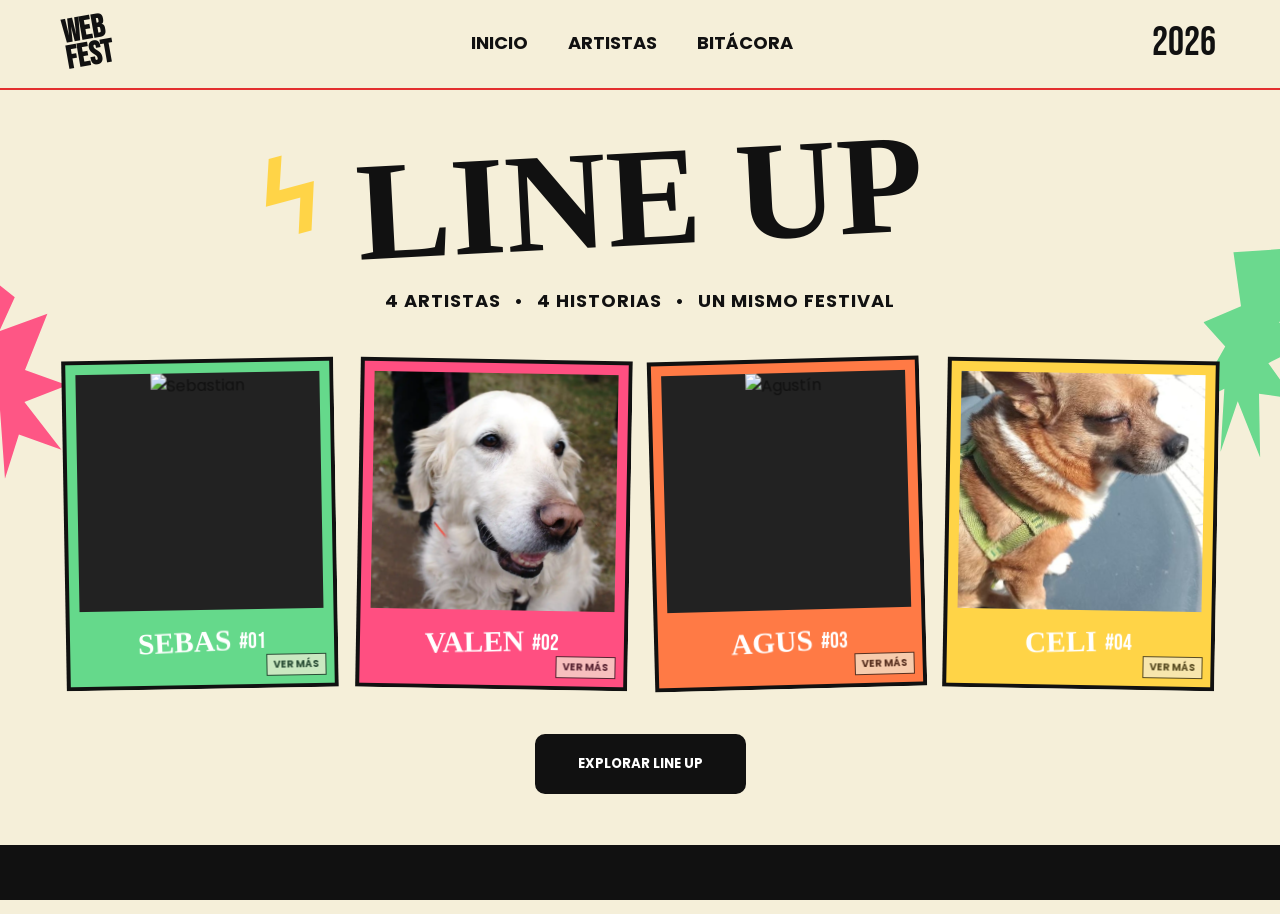
==== index.html @ 9c61164b "logo con navegación al inicio" ====
<!DOCTYPE html>
<html lang="es">
<head>
    <meta charset="UTF-8">
    <meta name="viewport" content="width=device-width, initial-scale=1.0">

    <title>WebFest 2026</title>

    <link rel="preconnect" href="https://fonts.googleapis.com">
    <link rel="preconnect" href="https://fonts.gstatic.com" crossorigin>

    <link href="https://fonts.googleapis.com/css2?family=Bebas+Neue&family=Permanent+Marker&family=Poppins:wght@400;500;600;700;800&display=swap" rel="stylesheet">

    <link rel="stylesheet" href="css/base.css">
</head>

<body>

    <!-- NAVBAR -->
    <header class="navbar">

        <a class="logo" href="index.html">
            <div class="logo">
                WEB<br>FEST
            </div>
        </a>

        <nav id="site-navigation">
            <a href="#" class="active">INICIO</a>
            <a href="#artistas">ARTISTAS</a>
            <a href="bitacora.html">BITÁCORA</a>
        </nav>

        <div class="year">
            2026
        </div>

        <button class="menu-toggle" type="button" aria-label="Abrir menú" aria-expanded="false" aria-controls="site-navigation">
            <span></span>
            <span></span>
            <span></span>
        </button>

    </header>


    <!-- HERO -->
    <main class="hero">

        <div class="decor decor-pink"></div>
        <div class="decor decor-green"></div>
        <div class="lightning">ϟ</div>

        <section class="hero-content">

            <h1>LINE UP</h1>

            <p class="subtitle">
                4 ARTISTAS <span>•</span> 4 HISTORIAS <span>•</span> UN MISMO FESTIVAL
            </p>

            <!-- ARTISTAS -->
            <section class="artists" id="artistas">

                <article class="artist-card green" role="button" tabindex="0" aria-pressed="false" aria-label="Ver información de Sebas">
                    <div class="artist-card-inner">
                        <div class="artist-card-face artist-card-front">
                            <div class="artist-image">
                                <img src="img/sebas.jpg" alt="Sebastian">
                            </div>
                            <div class="artist-info">
                                <h2>SEBAS</h2>
                                <span>#01</span>
                            </div>
                            <span class="flip-hint front-hint">VER MÁS</span>
                        </div>
                        <div class="artist-card-face artist-card-back" aria-hidden="true">
                            <h2>SEBAS</h2>
                            <dl class="artist-details">
                                <div><dt>Sobre el artista</dt><dd>Escribí un breve comentario sobre Sebas.</dd></div>
                                
                                <div><dt>Skills</dt><dd>Agregá sus habilidades.</dd></div>
                            </dl>
                            <span class="flip-hint">Tocá para volver</span>
                        </div>
                    </div>
                </article>

                <article class="artist-card pink" role="button" tabindex="0" aria-pressed="false" aria-label="Ver información de Valen">
                    <div class="artist-card-inner">
                        <div class="artist-card-face artist-card-front">
                            <div class="artist-image">
                                <img src="img/valentina-mascota.webp" alt="Luna, la mascota de Valentina">
                            </div>
                            <div class="artist-info">
                                <h2>VALEN</h2>
                                <span>#02</span>
                            </div>
                            <span class="flip-hint front-hint">VER MÁS</span>
                        </div>
                        <div class="artist-card-face artist-card-back" aria-hidden="true">
                            <h2>VALEN</h2>
                            <dl class="artist-details">
                                <div><dt>Sobre la artista</dt><dd>Desde Ezeiza, 23 años. Maquetadora obsesiva de los detalles y fan del rock nacional.</dd></div>

                                <div><dt>Skills</dt><dd>HTML semántico, CSS (Flexbox y Grid), JavaScript y diseño UX/UI en Figma.</dd></div>
                            </dl>
                            <a href="valentina.html" class="profile-link" tabindex="-1">VER PERFIL →</a>
                            <span class="flip-hint">Tocá para volver</span>
                        </div>
                    </div>
                </article>

                <article class="artist-card orange" role="button" tabindex="0" aria-pressed="false" aria-label="Ver información de Agus">
                    <div class="artist-card-inner">
                        <div class="artist-card-face artist-card-front">
                            <div class="artist-image">
                                <img src="img/agus.jpg" alt="Agustín">
                            </div>
                            <div class="artist-info">
                                <h2>AGUS</h2>
                                <span>#03</span>
                            </div>
                            <span class="flip-hint front-hint">VER MÁS</span>
                        </div>
                        <div class="artist-card-face artist-card-back" aria-hidden="true">
                            <h2>AGUS</h2>
                            <dl class="artist-details">
                                <div><dt>Sobre el artista</dt><dd>Escribí un breve comentario sobre Agus.</dd></div>
                                
                                <div><dt>Skills</dt><dd>Agregá sus habilidades.</dd></div>
                            </dl>
                            <span class="flip-hint">Tocá para volver</span>
                        </div>
                    </div>
                </article>

                <article class="artist-card yellow" role="button" tabindex="0" aria-pressed="false" aria-label="Ver información de Celi">
                    <div class="artist-card-inner">
                        <div class="artist-card-face artist-card-front">
                            <div class="artist-image">
                                <img src="img/celina-mascota.jpeg" alt="Celina">
                            </div>
                            <div class="artist-info">
                                <h2>CELI</h2>
                                <span>#04</span>
                            </div>
                            <span class="flip-hint front-hint">VER MÁS</span>
                        </div>
                        <div class="artist-card-face artist-card-back" aria-hidden="true">
                            <h2>CELI</h2>
                            <dl class="artist-details">
                                <div><dt>Sobre la artista</dt><dd>Escribí un breve comentario sobre Celi.</dd></div>
                                
                                <div><dt>Skills</dt><dd>Agregá sus habilidades.</dd></div>
                            </dl>
                            <a href="celina.html" class="profile-link" tabindex="-1">VER PERFIL →</a>
                            <span class="flip-hint">Tocá para volver</span>
                        </div>
                    </div>
                </article>

            </section>


            <button class="explore">
                EXPLORAR LINE UP
            </button>

        </section>

    </main>


    <!-- DECORACIÓN INFERIOR -->
    <footer class="crowd">
        
    </footer>

    <script src="js/main.js" defer></script>
</body>
</html>
---- css/base.css ----
/* Base */

* {
    margin: 0;
    padding: 0;
    box-sizing: border-box;
}

html {
    scroll-behavior: smooth;
}

body {
    background: #f5efd9;
    color: #111111;
    font-family: "Poppins", sans-serif;
    overflow-x: hidden;
}


/* NAVBAR */

.navbar {
    width: 100%;
    min-height: 85px;

    display: flex;
    align-items: center;
    justify-content: space-between;

    padding: 15px 5%;

    position: relative;
    z-index: 10;
}

.logo {
    font-family: "Bebas Neue", sans-serif;
    font-size: 32px;
    line-height: 0.8;

    transform: rotate(-5deg);
    font-weight: bold;
}

.navbar nav {
    display: flex;
    gap: 40px;
}

.navbar nav a {
  font-size: 18px;
  font-weight: 700;
  text-transform: uppercase;
  text-decoration: none;
  color: #111111;
  padding: 0.4rem 0;
  transition: color 0.3s ease-in-out, opacity 0.3s ease-in-out;
  text-decoration: none;
}

nav a:hover {
  color: #ff7a18;
  text-decoration: underline;
}

nav:has(a:hover) a:not(:hover) {
  opacity: 0.3;
}

.navbar nav a.active::after {
    content: "";

    position: absolute;
    bottom: -5px;
    left: 0;

    width: 100%;
    height: 2px;

    background: #e32f2f;
}

.year {
    font-family: "Bebas Neue", sans-serif;
    font-size: 40px;
}


/* HERO */

.hero {
    min-height: calc(100vh - 85px);

    position: relative;

    display: flex;
    justify-content: center;
    align-items: center;

    padding: 50px 5% 120px;

    overflow: hidden;
}

.hero-content {
    width: 100%;
    max-width: 1200px;

    text-align: center;

    position: relative;
    z-index: 2;
}


/* TÍTULO */

.hero h1 {
    font-family: "Permanent Marker", cursive;

    font-size: clamp(80px, 11vw, 150px);

    line-height: 0.9;

    transform: rotate(-3deg);

    margin-bottom: 25px;
}

.subtitle {
    font-weight: 700;
    font-size: clamp(13px, 1.5vw, 18px);

    letter-spacing: 1px;

    margin-bottom: 45px;
}

.subtitle span {
    margin: 0 8px;
}


/* =========================
   ARTISTAS
========================= */

.artists {
    display: grid;

    grid-template-columns: repeat(4, 1fr);

    gap: 22px;

    width: 100%;
}

/* CARD */

.artist-card {
    position: relative;
    height: 330px;
    min-height: 330px;
    padding: 0;
    perspective: 1000px;
    transform: rotate(-1deg);
    transition: transform 0.25s ease;
    cursor: pointer;
    user-select: none;
}

.artist-card:nth-child(2) {
    transform: rotate(1deg);
}

.artist-card:nth-child(3) {
    transform: rotate(-1.5deg);
}

.artist-card:nth-child(4) {
    transform: rotate(1deg);
}

.artist-card:hover {
    transform: translateY(-10px) rotate(0deg);
}

.artist-card:focus-visible {
    outline: 4px solid #111;
    outline-offset: 4px;
}

.artist-card-inner {
    position: relative;
    width: 100%;
    height: 100%;
    transform-style: preserve-3d;
    transition: transform 0.65s cubic-bezier(0.2, 0.7, 0.2, 1);
}

.artist-card.is-flipped .artist-card-inner {
    transform: rotateY(180deg);
}

.artist-card-face {
    position: absolute;
    inset: 0;
    display: flex;
    flex-direction: column;
    padding: 10px;
    overflow: hidden;
    border: 4px solid #111;
    backface-visibility: hidden;
    -webkit-backface-visibility: hidden;
}

.artist-card-back {
    justify-content: center;
    gap: 8px;
    transform: rotateY(180deg);
    color: #111;
    text-align: left;
}

.artist-card-back h2 {
    font-family: "Permanent Marker", cursive;
    font-size: 25px;
    text-align: center;
}

.artist-details {
    display: grid;
    gap: 7px;
    font-size: 11px;
    line-height: 1.3;
}

.artist-details dt {
    font-weight: 800;
}

.artist-details dd {
    margin: 0;
}

.flip-hint {
    align-self: center;
    font-size: 10px;
    font-weight: 700;
    opacity: 0.7;
}

.profile-link {
    align-self: center;
    padding: 5px 12px;
    border: 2px solid #111;
    background: #111;
    color: #fff;
    font-size: 11px;
    font-weight: 800;
    letter-spacing: 1px;
    text-decoration: none;
    transition: background 0.2s ease, color 0.2s ease;
}

.profile-link:hover,
.profile-link:focus-visible {
    background: #f5efd9;
    color: #111;
}

.front-hint {
    position: absolute;
    right: 8px;
    bottom: 8px;
    padding: 2px 6px;
    border: 1px solid #111;
    background: #f5efd9;
    color: #111;
}


/* COLORES */

.artist-card.green {
    --artist-card-color: #65D98B;
}

.artist-card.pink {
    --artist-card-color: #FF4F81;
}

.artist-card.orange {
    --artist-card-color: #FF7A45;
}

.artist-card.yellow {
    --artist-card-color: #FFD447;
}

.artist-card-face {
    background: var(--artist-card-color);
}


/* IMÁGENES */

.artist-image {
    width: 100%;
    flex: 1;
    min-height: 0;
    overflow: hidden;
    background: #222;
}

.artist-image img {
    width: 100%;
    height: 100%;

    object-fit: cover;

    transition: transform 0.3s ease;
}

.artist-card:hover img {
    transform: scale(1.05);
}


/* NOMBRE ARTISTA */

.artist-info {
    flex: 0 0 65px;
    display: flex;
    align-items: center;
    justify-content: center;

    gap: 8px;

    color: #fff;
}

.artist-info h2 {
    font-family: "Permanent Marker", cursive;

    font-size: clamp(22px, 2.3vw, 32px);

    transform: rotate(-2deg);
}

.artist-info span {
    font-family: "Bebas Neue", sans-serif;

    font-size: 22px;
}


/* BOTÓN */

.explore {
    margin-top: 45px;

    padding: 17px 40px;

    border: 3px solid #111;
    border-radius: 10px;

    background: #111;
    color: white;

    font-family: "Poppins", sans-serif;
    font-weight: 700;

    cursor: pointer;

    transition: all 0.2s ease;
}

.explore:hover {
    background: transparent;
    color: #111;

    transform: translateY(-3px);
}


/* =========================
   DECORACIONES
========================= */

.decor {
    position: absolute;

    z-index: 1;

    opacity: 0.95;
}


/* Mancha rosa */

.decor-pink {
    width: 100px;
    height: 210px;

    left: -25px;
    top: 180px;

    background: #FF4F81;

    clip-path: polygon(
        20% 0,
        50% 15%,
        30% 30%,
        80% 25%,
        50% 50%,
        90% 60%,
        45% 65%,
        75% 90%,
        35% 80%,
        15% 100%,
        20% 65%,
        0 50%,
        20% 35%,
        0 20%
    );

    transform: rotate(-8deg);
}


/* Mancha verde */

.decor-green {
    width: 100px;
    height: 210px;

    right: -20px;
    top: 160px;

    background: #65D98B;

    clip-path: polygon(
        70% 0,
        100% 20%,
        75% 35%,
        100% 45%,
        70% 55%,
        100% 70%,
        65% 70%,
        75% 100%,
        45% 75%,
        35% 100%,
        30% 70%,
        0 80%,
        25% 50%,
        0 40%,
        35% 30%,
        20% 5%
    );

    transform: rotate(8deg);
}


/* Rayo */

.lightning {
    position: absolute;

    top: 40px;
    left: 20%;

    color: #FFD447;

    font-size: 100px;
    font-weight: bold;

    transform: rotate(-15deg);
}


/* PÚBLICO INFERIOR */

.crowd {
        position: fixed;
    bottom: 0;
    left: 0;
    width: 100%;
    height: 55px;
    background: #111;
    display: flex;
    justify-content: space-around;
    align-items: flex-end;
    z-index: 5;
}

.person {
    width: 30px;
    height: 30px;

    background: #111;

    border-radius: 50% 50% 0 0;

    position: relative;
}

.person::before {
    content: "";

    position: absolute;

    width: 14px;
    height: 14px;

    background: #111111;

    border-radius: 50%;

    top: -12px;
    left: 8px;
}


/* =========================
   TABLET
========================= */

@media (max-width: 900px) {

    .navbar {
        padding: 15px 4%;
    }

    .navbar nav {
        gap: 20px;
    }

    .artists {
        grid-template-columns: repeat(2, 1fr);

        max-width: 700px;
        margin: auto;
    }

    .artist-card {
        height: 300px;
        min-height: 300px;
    }

    .hero {
        padding-top: 40px;
    }

    .lightning {
        left: 5%;
        font-size: 70px;
    }
}


/* =========================
   MOBILE
========================= */

@media (max-width: 600px) {

    .navbar {
        min-height: auto;

        padding: 18px 20px;

        flex-wrap: wrap;
    }

    .logo {
        font-size: 25px;
    }

    .year {
        font-size: 30px;
    }

    .navbar nav {
        order: 3;

        width: 100%;

        justify-content: center;

        margin-top: 18px;

        gap: 18px;
    }

    .navbar nav a {
        font-size: 11px;
    }


    .hero {
        padding: 45px 20px 100px;

        align-items: flex-start;
    }


    .hero h1 {
        font-size: clamp(65px, 20vw, 100px);

        margin-bottom: 20px;
    }


    .subtitle {
        font-size: 11px;

        line-height: 1.8;

        max-width: 300px;

        margin: 0 auto 35px;
    }

    .subtitle span {
        margin: 0 3px;
    }


    .artists {
        grid-template-columns: 1fr 1fr;

        gap: 12px;
    }


    .artist-card {
        height: 230px;
        min-height: 230px;
    }

    .artist-card-face {
        padding: 6px;
        border-width: 3px;
    }

    .artist-info {
        flex-basis: 45px;
    }


    .artist-info h2 {
        font-size: 20px;
    }


    .artist-info span {
        font-size: 16px;
    }

    .artist-card-back {
        gap: 5px;
    }

    .artist-card-back h2 {
        font-size: 20px;
    }

    .artist-details {
        gap: 4px;
        font-size: 9px;
    }

    .flip-hint {
        font-size: 9px;
    }


    .explore {
        margin-top: 30px;

        width: 100%;

        padding: 15px 20px;

        font-size: 13px;
    }


    .decor-pink {
        width: 60px;
        height: 140px;

        top: 180px;
        left: -25px;
    }


    .decor-green {
        width: 60px;
        height: 140px;

        top: 180px;
        right: -20px;
    }


    .lightning {
        top: 100px;
        left: 3%;

        font-size: 50px;
    }


    .crowd {
        height: 35px;
    }

    .person {
        width: 20px;
        height: 22px;
    }

    .person::before {
        width: 10px;
        height: 10px;

        top: -8px;
        left: 5px;
    }
}

a.logo,
a.logo:visited {
  color: inherit;
  text-decoration: none;
}


/* =========================
   MOBILE MUY PEQUEÑO
========================= */

@media (max-width: 380px) {

    .artists {
        grid-template-columns: 1fr;
    }

    .artist-card {
        height: 265px;
        max-width: 280px;
        width: 100%;
        margin: auto;
    }

    .artist-card-face {
        padding: 10px;
    }

    .artist-card-back {
        gap: 7px;
    }

    .artist-details {
        gap: 6px;
        font-size: 11px;
    }

    .navbar nav {
        gap: 12px;
    }
}

/* RESPONSIVE NAVIGATION AND REVEAL ANIMATIONS */

.menu-toggle {
    display: none;
}

.reveal-on-scroll {
    opacity: 0;
    translate: 0 24px;
    transition: opacity 0.65s ease, translate 0.65s ease;
    transition-delay: var(--reveal-delay, 0ms);
}

.reveal-on-scroll.is-visible {
    opacity: 1;
    translate: 0 0;
}

@media (max-width: 700px) {
    .navbar {
        position: relative;
        min-height: 74px;
        padding: 15px 20px;
        flex-wrap: nowrap;
        background: #f5efd9;
    }

    .logo {
        order: 1;
    }

    .year {
        order: 2;
        margin-left: auto;
        margin-right: 16px;
    }

    .menu-toggle {
        order: 3;
        display: flex;
        width: 44px;
        height: 44px;
        padding: 10px 8px;
        flex-direction: column;
        justify-content: center;
        gap: 5px;
        border: 2px solid #111;
        border-radius: 5px;
        background: transparent;
        cursor: pointer;
    }

    .menu-toggle span {
        display: block;
        width: 100%;
        height: 2px;
        background: #111;
        transition: transform 0.25s ease, opacity 0.2s ease;
    }

    .menu-toggle[aria-expanded="true"] span:first-child {
        transform: translateY(7px) rotate(45deg);
    }

    .menu-toggle[aria-expanded="true"] span:nth-child(2) {
        opacity: 0;
    }

    .menu-toggle[aria-expanded="true"] span:last-child {
        transform: translateY(-7px) rotate(-45deg);
    }

    .navbar nav {
        order: 4;
        width: 100%;
        margin-top: 0;
        align-items: stretch;
        gap: 0;
    }

    .navbar nav a {
        padding: 13px 4px;
        font-size: 15px;
    }

    .navbar nav a.active::after {
        display: none;
    }

    .navbar nav a + a {
        border-top: 1px solid rgb(17 17 17 / 15%);
    }

    .js-ready .navbar nav {
        position: absolute;
        top: 100%;
        left: 0;
        z-index: 20;
        display: flex;
        flex-direction: column;
        max-height: 0;
        padding: 0 20px;
        overflow: hidden;
        background: #f5efd9;
        opacity: 0;
        visibility: hidden;
        pointer-events: none;
        box-shadow: 0 8px 12px rgb(0 0 0 / 12%);
        transition: max-height 0.3s ease, padding 0.3s ease, opacity 0.2s ease, visibility 0.3s;
    }

    .js-ready .navbar.menu-open nav {
        max-height: 220px;
        padding: 8px 20px 16px;
        opacity: 1;
        visibility: visible;
        pointer-events: auto;
    }

    .tour-comment {
        grid-column: 1 / -1;
        font-size: 14px;
    }
}

@media (prefers-reduced-motion: reduce) {
    *,
    *::before,
    *::after {
        scroll-behavior: auto !important;
        animation-duration: 0.01ms !important;
        animation-iteration-count: 1 !important;
        transition-duration: 0.01ms !important;
    }

    .reveal-on-scroll {
        opacity: 1;
        translate: none;
    }
}
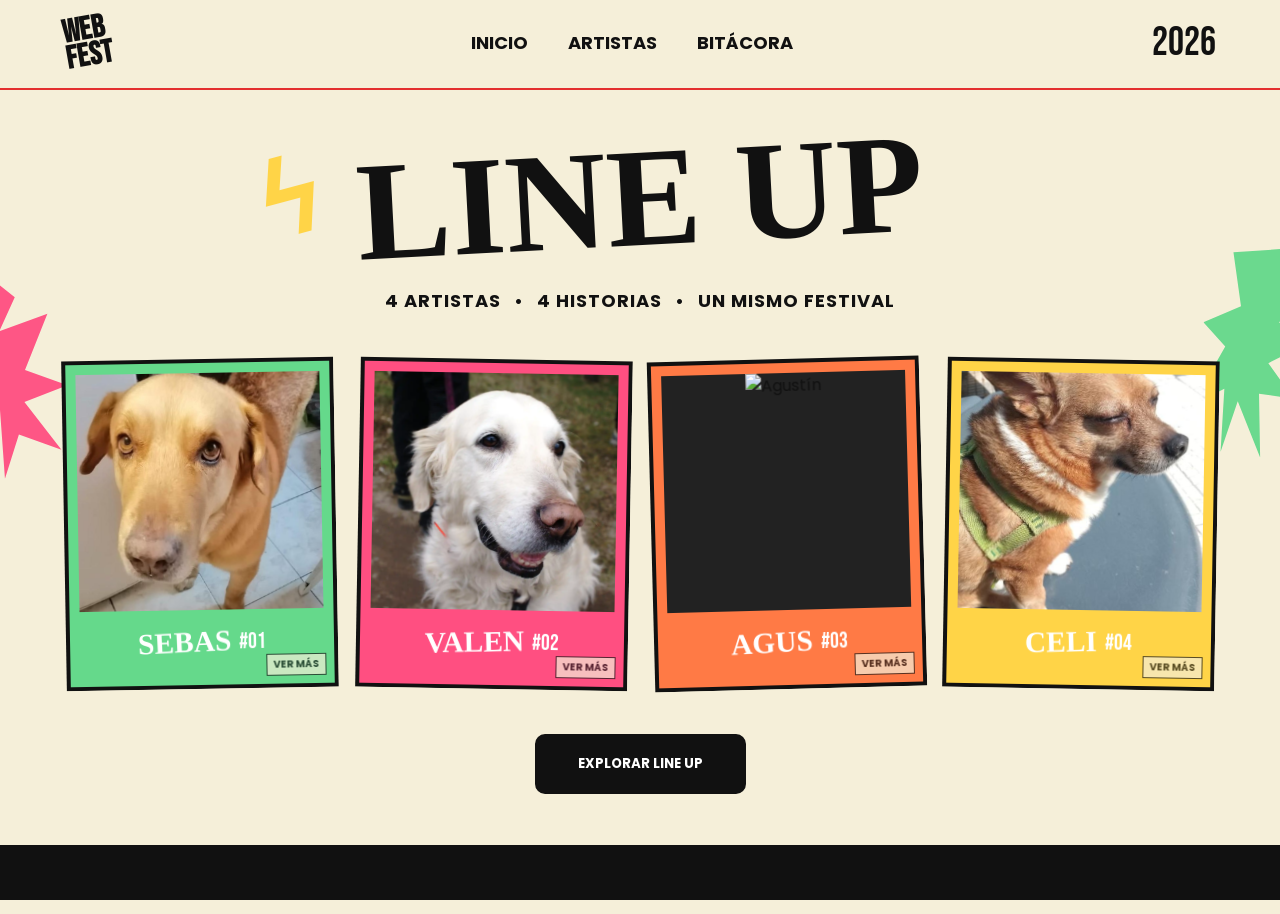
==== commit a18e8cf9: "[feat]-Se agrega el perfil Sebastian.html" ====
--- a/index.html
+++ b/index.html
@@ -66,7 +66,7 @@
                     <div class="artist-card-inner">
                         <div class="artist-card-face artist-card-front">
                             <div class="artist-image">
-                                <img src="img/sebas.jpg" alt="Sebastian">
+                                <img src="img/sebas-mascota.jpeg" alt="Mascota Sebas">
                             </div>
                             <div class="artist-info">
                                 <h2>SEBAS</h2>
@@ -77,10 +77,10 @@
                         <div class="artist-card-face artist-card-back" aria-hidden="true">
                             <h2>SEBAS</h2>
                             <dl class="artist-details">
-                                <div><dt>Sobre el artista</dt><dd>Escribí un breve comentario sobre Sebas.</dd></div>
-                                
-                                <div><dt>Skills</dt><dd>Agregá sus habilidades.</dd></div>
+                                <div><dt>Sobre el artista</dt><dd>Ecuatoriano viviendo en Argentina, desarrollador y fan de los videojuegos, cumpliendo la cuota extranjera del grupo </dd></div>
+                                <div><dt>Skills</dt><dd>Pack base front(HTML, CSS, JS), React, SQL </dd></div>
                             </dl>
+                            <a href="sebastian.html" class="profile-link" tabindex="-1">VER PERFIL →</a>
                             <span class="flip-hint">Tocá para volver</span>
                         </div>
                     </div>
@@ -150,9 +150,10 @@
                         <div class="artist-card-face artist-card-back" aria-hidden="true">
                             <h2>CELI</h2>
                             <dl class="artist-details">
-                                <div><dt>Sobre la artista</dt><dd>Escribí un breve comentario sobre Celi.</dd></div>
+                                <div><dt>Sobre la artista</dt><dd>De Caballito, 30 años. Senior 
+                                    Manager of "En Mi Máquina Funciona" & Asociados.</dd></div>
                                 
-                                <div><dt>Skills</dt><dd>Agregá sus habilidades.</dd></div>
+                                <div><dt>Skills</dt><dd>PHP, Laravel, SQL, AWS.</dd></div>
                             </dl>
                             <a href="celina.html" class="profile-link" tabindex="-1">VER PERFIL →</a>
                             <span class="flip-hint">Tocá para volver</span>
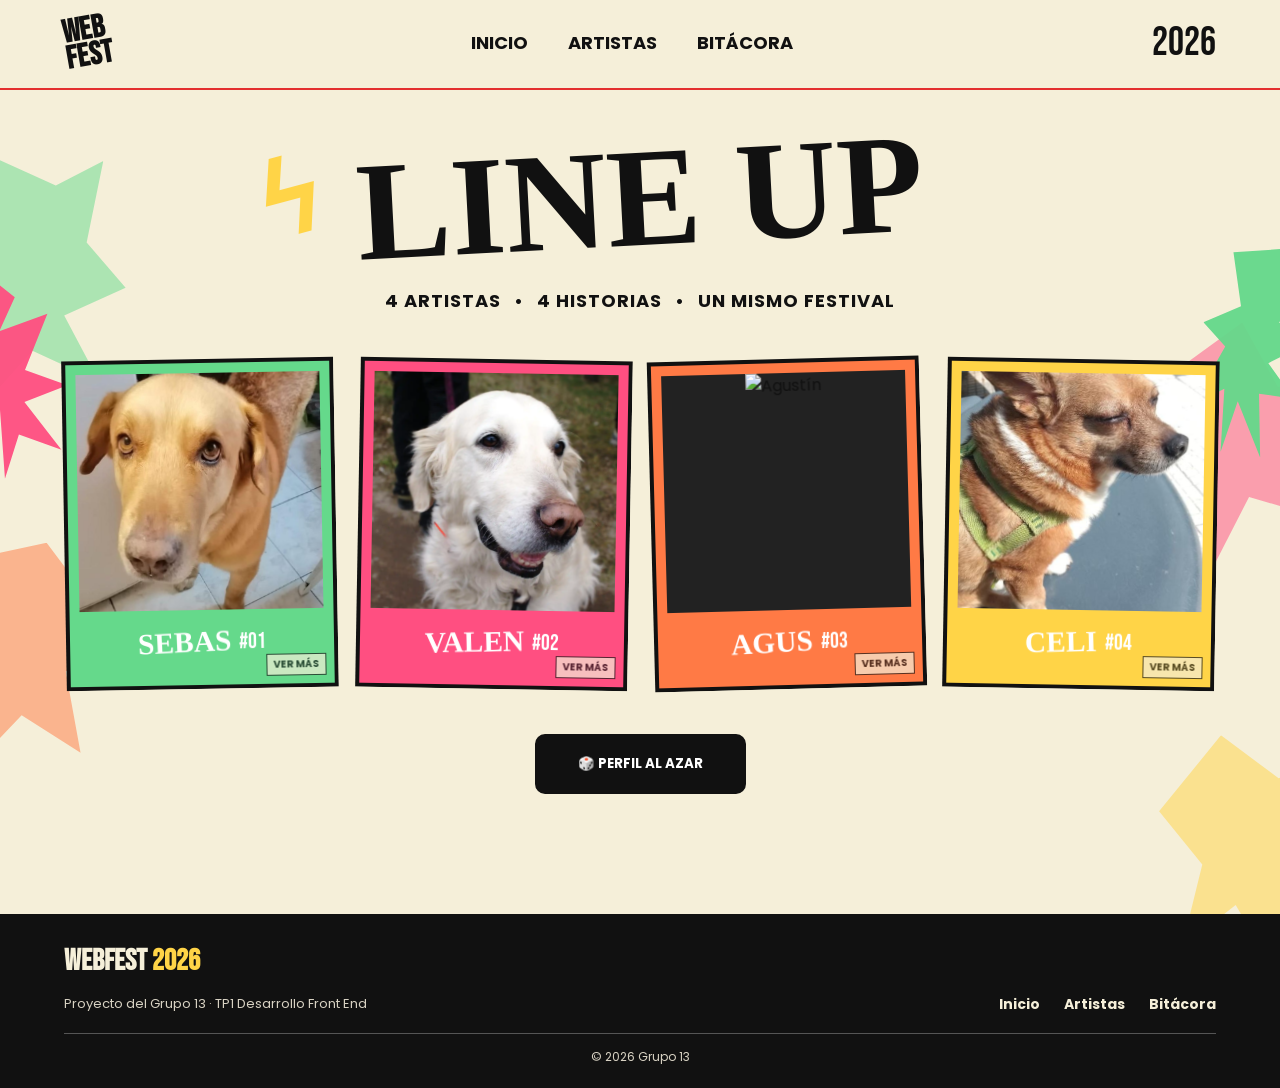
==== commit 5161fa82: "Más transiciones entre perfiles, index y bitácora. Y agregar función perfil al azar en el index. Cam" ====
--- a/index.html
+++ b/index.html
@@ -47,6 +47,14 @@
     <!-- HERO -->
     <main class="hero">
 
+        <!-- Manchas decorativas -->
+        <div class="festival-splashes" aria-hidden="true">
+            <span class="festival-splash festival-splash--green"></span>
+            <span class="festival-splash festival-splash--pink"></span>
+            <span class="festival-splash festival-splash--orange"></span>
+            <span class="festival-splash festival-splash--yellow"></span>
+        </div>
+
         <div class="decor decor-pink"></div>
         <div class="decor decor-green"></div>
         <div class="lightning">ϟ</div>
@@ -164,8 +172,8 @@
             </section>
 
 
-            <button class="explore">
-                EXPLORAR LINE UP
+            <button class="explore" id="random-profile" type="button">
+                🎲 PERFIL AL AZAR
             </button>
 
         </section>
@@ -173,9 +181,19 @@
     </main>
 
 
-    <!-- DECORACIÓN INFERIOR -->
-    <footer class="crowd">
-        
+    <footer class="site-footer">
+        <div class="site-footer-inner">
+            <a class="site-footer-brand" href="index.html" aria-label="WebFest 2026, volver al inicio">
+                WEBFEST <span>2026</span>
+            </a>
+            <p class="site-footer-credit">Proyecto del Grupo 13 · TP1 Desarrollo Front End</p>
+            <nav class="site-footer-nav" aria-label="Navegación del pie de página">
+                <a href="index.html">Inicio</a>
+                <a href="index.html#artistas">Artistas</a>
+                <a href="bitacora.html">Bitácora</a>
+            </nav>
+            <small class="site-footer-copyright">© 2026 Grupo 13</small>
+        </div>
     </footer>
 
     <script src="js/main.js" defer></script>
--- a/css/base.css
+++ b/css/base.css
@@ -15,6 +15,259 @@
     color: #111111;
     font-family: "Poppins", sans-serif;
     overflow-x: hidden;
+}
+
+/* MANCHAS CON LOS COLORES DEL LINE UP */
+
+.festival-splashes {
+    position: absolute;
+    inset: 0;
+    z-index: 0;
+    overflow: hidden;
+    pointer-events: none;
+}
+
+.festival-splash {
+    position: absolute;
+    display: block;
+    width: clamp(88px, 14vw, 190px);
+    aspect-ratio: 1 / 1.35;
+    opacity: 0.5;
+}
+
+.festival-splash--green {
+    top: 8%;
+    left: -4%;
+    background: #65d98b;
+    clip-path: polygon(42% 0, 71% 17%, 100% 12%, 80% 43%, 95% 65%, 58% 70%, 68% 100%, 36% 81%, 8% 95%, 20% 59%, 0 37%, 31% 31%);
+    transform: rotate(-14deg);
+}
+
+.festival-splash--pink {
+    top: 29%;
+    right: -4%;
+    background: #ff4f81;
+    clip-path: polygon(36% 0, 63% 23%, 100% 9%, 78% 44%, 96% 72%, 60% 70%, 49% 100%, 30% 75%, 0 86%, 18% 53%, 2% 28%);
+    transform: rotate(12deg);
+}
+
+.festival-splash--orange {
+    top: 55%;
+    left: -5%;
+    background: #ff7a45;
+    clip-path: polygon(50% 0, 76% 18%, 100% 37%, 73% 51%, 89% 83%, 53% 72%, 28% 100%, 26% 66%, 0 48%, 32% 38%, 20% 9%);
+    transform: rotate(10deg);
+}
+
+.festival-splash--yellow {
+    top: 78%;
+    right: -5%;
+    background: #ffd447;
+    clip-path: polygon(44% 0, 71% 22%, 100% 17%, 77% 48%, 98% 69%, 64% 72%, 48% 100%, 34% 70%, 0 83%, 20% 51%, 2% 26%);
+    transform: rotate(-11deg);
+}
+
+main:not(.hero):not(.profile) {
+    position: relative;
+    isolation: isolate;
+}
+
+/* PIE DE PÁGINA */
+
+.site-footer {
+    padding: 32px 5% 22px;
+    background: #111;
+    color: #f5efd9;
+}
+
+.site-footer-inner {
+    display: grid;
+    grid-template-columns: 1fr auto;
+    align-items: center;
+    gap: 18px 32px;
+    max-width: 1200px;
+    margin: 0 auto;
+}
+
+.site-footer-brand {
+    width: fit-content;
+    color: inherit;
+    font-family: "Bebas Neue", sans-serif;
+    font-size: 30px;
+    font-weight: 700;
+    line-height: 1;
+    text-decoration: none;
+}
+
+.site-footer-brand span {
+    color: #ffd447;
+}
+
+.site-footer-credit {
+    grid-column: 1;
+    color: #d8d2c3;
+    font-size: 13px;
+}
+
+.site-footer-nav {
+    display: flex;
+    flex-wrap: wrap;
+    justify-content: flex-end;
+    gap: 12px 24px;
+}
+
+.site-footer-nav a {
+    color: inherit;
+    font-size: 14px;
+    font-weight: 700;
+    text-decoration: none;
+}
+
+.site-footer-nav a:hover {
+    color: #ffd447;
+}
+
+.site-footer-nav a:focus-visible,
+.site-footer-brand:focus-visible {
+    outline: 3px solid #ffd447;
+    outline-offset: 4px;
+}
+
+.site-footer-copyright {
+    grid-column: 1 / -1;
+    padding-top: 14px;
+    border-top: 1px solid #555;
+    color: #d8d2c3;
+    font-size: 12px;
+    text-align: center;
+}
+
+/* TRANSICIONES ENTRE PÁGINAS */
+
+.page-transition {
+    position: fixed;
+    inset: 0;
+    z-index: 10000;
+    display: grid;
+    place-items: center;
+    background: var(--page-transition-color);
+    color: #111;
+    font-family: "Bebas Neue", sans-serif;
+    font-size: clamp(48px, 10vw, 120px);
+    letter-spacing: 0.08em;
+    pointer-events: none;
+    animation-duration: 650ms;
+    animation-timing-function: cubic-bezier(0.75, 0, 0.25, 1);
+    animation-fill-mode: both;
+}
+
+.page-transition--home {
+    color: #f5efd9;
+    animation-name: page-cover-home;
+}
+
+.page-transition--tour {
+    animation-name: page-cover-tour;
+}
+
+.page-transition--agus {
+    animation-name: page-cover-agus;
+}
+
+.page-transition--sebas {
+    animation-name: page-cover-sebas;
+}
+
+.page-transition--valen {
+    animation-name: page-cover-valen;
+}
+
+.page-transition--celi {
+    animation-name: page-cover-celi;
+}
+
+@keyframes page-cover-home {
+    from { transform: translateY(100%); }
+    to { transform: translateY(0); }
+}
+
+@keyframes page-cover-tour {
+    from { clip-path: inset(0 0 100%); }
+    to { clip-path: inset(0); }
+}
+
+@keyframes page-cover-agus {
+    from { transform: scaleX(0); transform-origin: right; }
+    to { transform: scaleX(1); transform-origin: right; }
+}
+
+@keyframes page-cover-sebas {
+    from { clip-path: circle(0 at 0 100%); }
+    to { clip-path: circle(160vmax at 0 100%); }
+}
+
+@keyframes page-cover-valen {
+    from { clip-path: inset(0 100% 0 0); }
+    to { clip-path: inset(0); }
+}
+
+@keyframes page-cover-celi {
+    from { transform: scale(0.1) rotate(-12deg); border-radius: 50%; }
+    to { transform: scale(1) rotate(0); border-radius: 0; }
+}
+
+.page-enter--home .hero-content {
+    animation: page-enter-home 650ms both;
+}
+
+.page-enter--tour main {
+    animation: page-enter-tour 650ms both;
+}
+
+.page-enter--agus main {
+    animation: page-enter-agus 650ms both;
+}
+
+.page-enter--sebas .profile-poster {
+    animation: page-enter-sebas 650ms both;
+}
+
+.page-enter--valen .profile-poster {
+    animation: page-enter-valen 650ms both;
+}
+
+.page-enter--celi .profile {
+    animation: page-enter-celi 750ms both;
+}
+
+@keyframes page-enter-home {
+    from { opacity: 0; transform: translateY(20px) scale(0.97); }
+    to { opacity: 1; transform: translateY(0) scale(1); }
+}
+
+@keyframes page-enter-tour {
+    from { opacity: 0; transform: translateY(24px); }
+    to { opacity: 1; transform: translateY(0); }
+}
+
+@keyframes page-enter-agus {
+    from { opacity: 0; transform: scale(0.88) rotate(2deg); }
+    to { opacity: 1; transform: scale(1) rotate(0); }
+}
+
+@keyframes page-enter-sebas {
+    from { opacity: 0; transform: translateX(-56px) rotate(-7deg); }
+    to { opacity: 1; transform: translateX(0) rotate(-1.5deg); }
+}
+
+@keyframes page-enter-valen {
+    from { opacity: 0; transform: translateX(56px) rotate(5deg); }
+    to { opacity: 1; transform: translateX(0) rotate(-1.5deg); }
+}
+
+@keyframes page-enter-celi {
+    from { opacity: 0; clip-path: circle(0 at 50% 50%); }
+    to { opacity: 1; clip-path: circle(150vmax at 50% 50%); }
 }
 
 
@@ -93,6 +346,7 @@
     min-height: calc(100vh - 85px);
 
     position: relative;
+    isolation: isolate;
 
     display: flex;
     justify-content: center;
@@ -481,49 +735,6 @@
 }
 
 
-/* PÚBLICO INFERIOR */
-
-.crowd {
-        position: fixed;
-    bottom: 0;
-    left: 0;
-    width: 100%;
-    height: 55px;
-    background: #111;
-    display: flex;
-    justify-content: space-around;
-    align-items: flex-end;
-    z-index: 5;
-}
-
-.person {
-    width: 30px;
-    height: 30px;
-
-    background: #111;
-
-    border-radius: 50% 50% 0 0;
-
-    position: relative;
-}
-
-.person::before {
-    content: "";
-
-    position: absolute;
-
-    width: 14px;
-    height: 14px;
-
-    background: #111111;
-
-    border-radius: 50%;
-
-    top: -12px;
-    left: 8px;
-}
-
-
 /* =========================
    TABLET
 ========================= */
@@ -606,6 +817,11 @@
         align-items: flex-start;
     }
 
+    .festival-splash {
+        width: 100px;
+        opacity: 0.42;
+    }
+
 
     .hero h1 {
         font-size: clamp(65px, 20vw, 100px);
@@ -715,21 +931,29 @@
     }
 
 
-    .crowd {
-        height: 35px;
-    }
-
-    .person {
-        width: 20px;
-        height: 22px;
-    }
-
-    .person::before {
-        width: 10px;
-        height: 10px;
-
-        top: -8px;
-        left: 5px;
+    .site-footer {
+        padding: 28px 20px 20px;
+    }
+
+    .site-footer-inner {
+        grid-template-columns: 1fr;
+        justify-items: center;
+        gap: 14px;
+        text-align: center;
+    }
+
+    .site-footer-credit {
+        grid-column: auto;
+    }
+
+    .site-footer-nav {
+        justify-content: center;
+        gap: 12px 20px;
+    }
+
+    .site-footer-copyright {
+        grid-column: auto;
+        width: 100%;
     }
 }
 
@@ -914,4 +1138,14 @@
         opacity: 1;
         translate: none;
     }
+
+    .page-transition,
+    .page-enter--home .hero-content,
+    .page-enter--tour main,
+    .page-enter--agus main,
+    .page-enter--sebas .profile-poster,
+    .page-enter--valen .profile-poster,
+    .page-enter--celi .profile {
+        animation: none;
+    }
 }
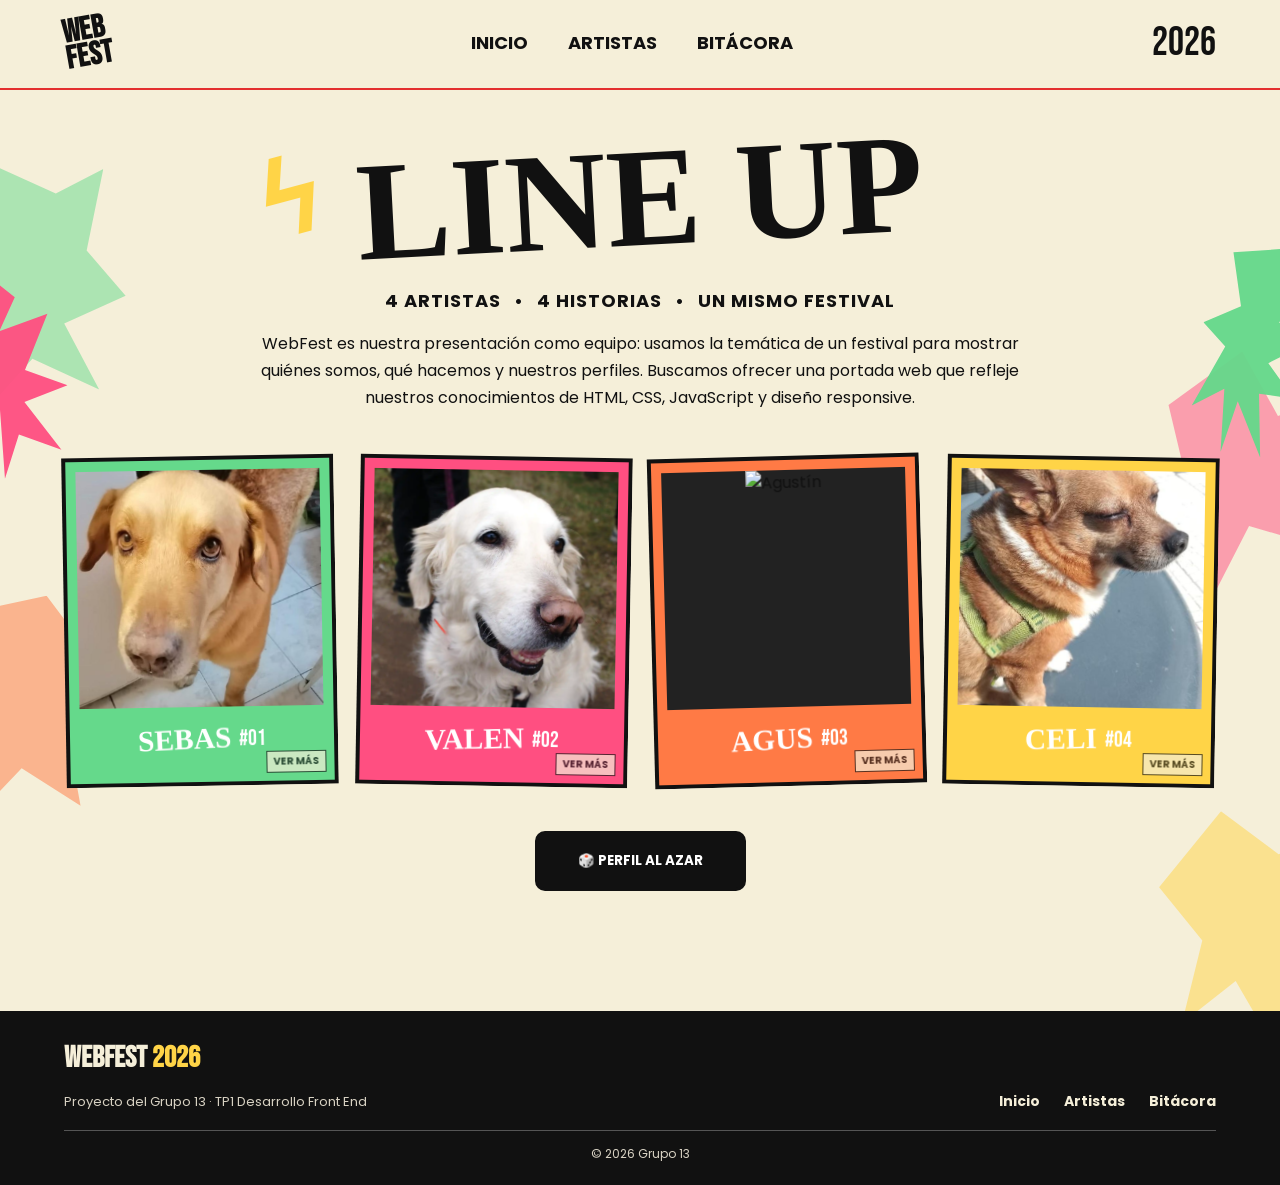
==== commit c6811999: "agrego propuesta del equipo en el inicio. Fix del readme" ====
--- a/index.html
+++ b/index.html
@@ -65,6 +65,11 @@
 
             <p class="subtitle">
                 4 ARTISTAS <span>•</span> 4 HISTORIAS <span>•</span> UN MISMO FESTIVAL
+            </p>
+            <p class="hero-description">
+                WebFest es nuestra presentación como equipo: usamos la temática de un festival para
+                mostrar quiénes somos, qué hacemos y nuestros perfiles. Buscamos ofrecer una portada
+                web que refleje nuestros conocimientos de HTML, CSS, JavaScript y diseño responsive.
             </p>
 
             <!-- ARTISTAS -->
--- a/css/base.css
+++ b/css/base.css
@@ -388,11 +388,18 @@
 
     letter-spacing: 1px;
 
-    margin-bottom: 45px;
+    margin-bottom: 16px;
 }
 
 .subtitle span {
     margin: 0 8px;
+}
+
+.hero-description {
+    width: min(100%, 760px);
+    margin: 0 auto 45px;
+    font-size: clamp(14px, 1.25vw, 17px);
+    line-height: 1.7;
 }
 
 
@@ -837,7 +844,14 @@
 
         max-width: 300px;
 
-        margin: 0 auto 35px;
+        margin: 0 auto 14px;
+    }
+
+    .hero-description {
+        max-width: 520px;
+        margin-bottom: 35px;
+        font-size: 14px;
+        line-height: 1.65;
     }
 
     .subtitle span {
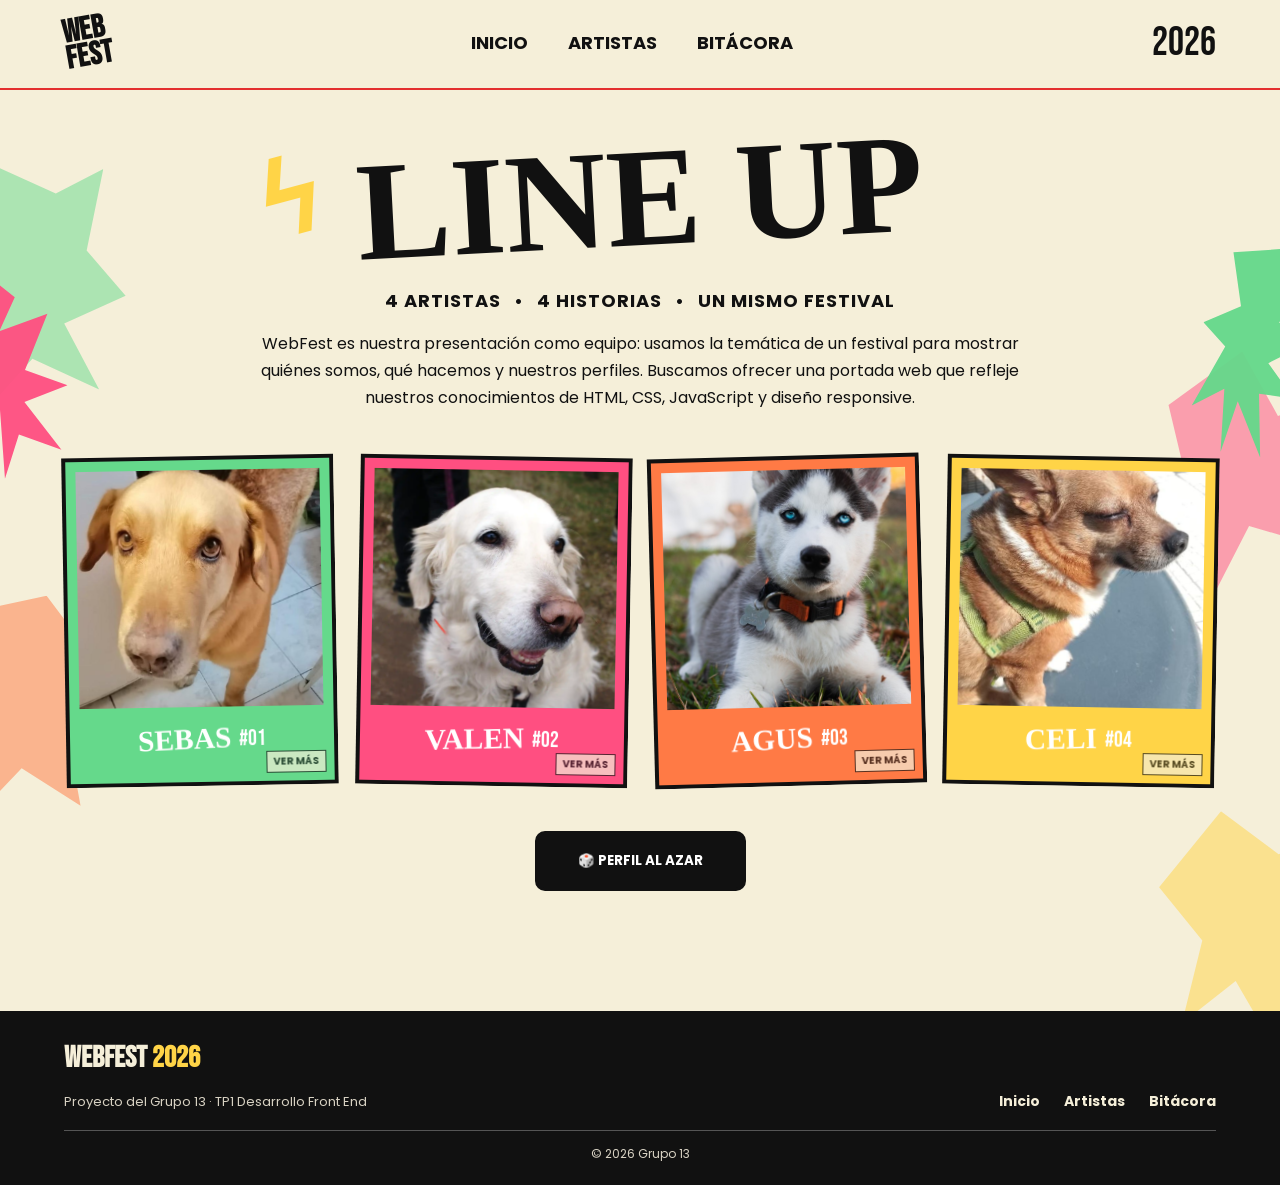
==== commit a0f34035: "feat: agrega perfil de Agustín con reproductor de discos.Modificación de tarjeta en index. Actualiza" ====
--- a/index.html
+++ b/index.html
@@ -11,6 +11,7 @@
 
     <link href="https://fonts.googleapis.com/css2?family=Bebas+Neue&family=Permanent+Marker&family=Poppins:wght@400;500;600;700;800&display=swap" rel="stylesheet">
 
+    <link rel="icon" href="img/icon.png">
     <link rel="stylesheet" href="css/base.css">
 </head>
 
@@ -27,7 +28,15 @@
 
         <nav id="site-navigation">
             <a href="#" class="active">INICIO</a>
-            <a href="#artistas">ARTISTAS</a>
+            <div class="nav-dropdown">
+                <a href="#artistas">ARTISTAS</a>
+                <div class="nav-submenu">
+                    <a href="sebastian.html">SEBAS</a>
+                    <a href="valentina.html">VALEN</a>
+                    <a href="agustin.html">AGUS</a>
+                    <a href="celina.html">CELI</a>
+                </div>
+            </div>
             <a href="bitacora.html">BITÁCORA</a>
         </nav>
 
@@ -128,7 +137,7 @@
                     <div class="artist-card-inner">
                         <div class="artist-card-face artist-card-front">
                             <div class="artist-image">
-                                <img src="img/agus.jpg" alt="Agustín">
+                                <img src="img/agus-mascota.jpeg" alt="La mascota que todavía no tengo, pero ya elegí">
                             </div>
                             <div class="artist-info">
                                 <h2>AGUS</h2>
@@ -139,10 +148,11 @@
                         <div class="artist-card-face artist-card-back" aria-hidden="true">
                             <h2>AGUS</h2>
                             <dl class="artist-details">
-                                <div><dt>Sobre el artista</dt><dd>Escribí un breve comentario sobre Agus.</dd></div>
+                                <div><dt>Sobre el artista</dt><dd>Desde Congreso, 35 años. Del mundo de los datos, virginiano compulsivo. Fan del grunge</dd></div>
                                 
-                                <div><dt>Skills</dt><dd>Agregá sus habilidades.</dd></div>
-                            </dl>
+                                <div><dt>Skills</dt><dd>Python, SQL, Power Bi, Java.</dd></div>
+                            </dl>
+                            <a href="agustin.html" class="profile-link" tabindex="-1">VER PERFIL →</a>
                             <span class="flip-hint">Tocá para volver</span>
                         </div>
                     </div>
--- a/css/base.css
+++ b/css/base.css
@@ -11,10 +11,17 @@
 }
 
 body {
+    min-height: 100vh;
+    display: flex;
+    flex-direction: column;
     background: #f5efd9;
     color: #111111;
     font-family: "Poppins", sans-serif;
     overflow-x: hidden;
+}
+
+body > main {
+    flex: 1 0 auto;
 }
 
 /* MANCHAS CON LOS COLORES DEL LINE UP */
@@ -265,6 +272,17 @@
     to { opacity: 1; transform: translateX(0) rotate(-1.5deg); }
 }
 
+@media (max-width: 700px) {
+    .page-enter--valen .profile-poster {
+        animation-name: page-enter-valen-mobile;
+    }
+}
+
+@keyframes page-enter-valen-mobile {
+    from { opacity: 0; transform: translateY(24px) rotate(-1.5deg); }
+    to { opacity: 1; transform: translateY(0) rotate(-1.5deg); }
+}
+
 @keyframes page-enter-celi {
     from { opacity: 0; clip-path: circle(0 at 50% 50%); }
     to { opacity: 1; clip-path: circle(150vmax at 50% 50%); }
@@ -299,6 +317,43 @@
 .navbar nav {
     display: flex;
     gap: 40px;
+}
+
+.nav-dropdown {
+    position: relative;
+    display: flex;
+    align-items: center;
+}
+
+.nav-dropdown > a {
+    display: flex;
+    align-items: center;
+}
+
+.nav-submenu {
+    position: absolute;
+    top: 100%;
+    left: -16px;
+    z-index: 30;
+    display: flex;
+    min-width: 170px;
+    flex-direction: column;
+    padding: 8px 16px;
+    background: #f5efd9;
+    box-shadow: 0 8px 12px rgb(0 0 0 / 16%);
+    opacity: 0;
+    visibility: hidden;
+    pointer-events: none;
+    transform: translateY(6px);
+    transition: opacity 0.2s ease, transform 0.2s ease, visibility 0.2s;
+}
+
+.nav-dropdown:hover .nav-submenu,
+.nav-dropdown:focus-within .nav-submenu {
+    opacity: 1;
+    visibility: visible;
+    pointer-events: auto;
+    transform: translateY(0);
 }
 
 .navbar nav a {
@@ -317,7 +372,7 @@
   text-decoration: underline;
 }
 
-nav:has(a:hover) a:not(:hover) {
+.navbar nav:has(> a:hover) > a:not(:hover) {
   opacity: 0.3;
 }
 
@@ -1106,6 +1161,14 @@
         border-top: 1px solid rgb(17 17 17 / 15%);
     }
 
+    .nav-dropdown {
+        border-top: 1px solid rgb(17 17 17 / 15%);
+    }
+
+    .nav-submenu {
+        display: none;
+    }
+
     .js-ready .navbar nav {
         position: absolute;
         top: 100%;
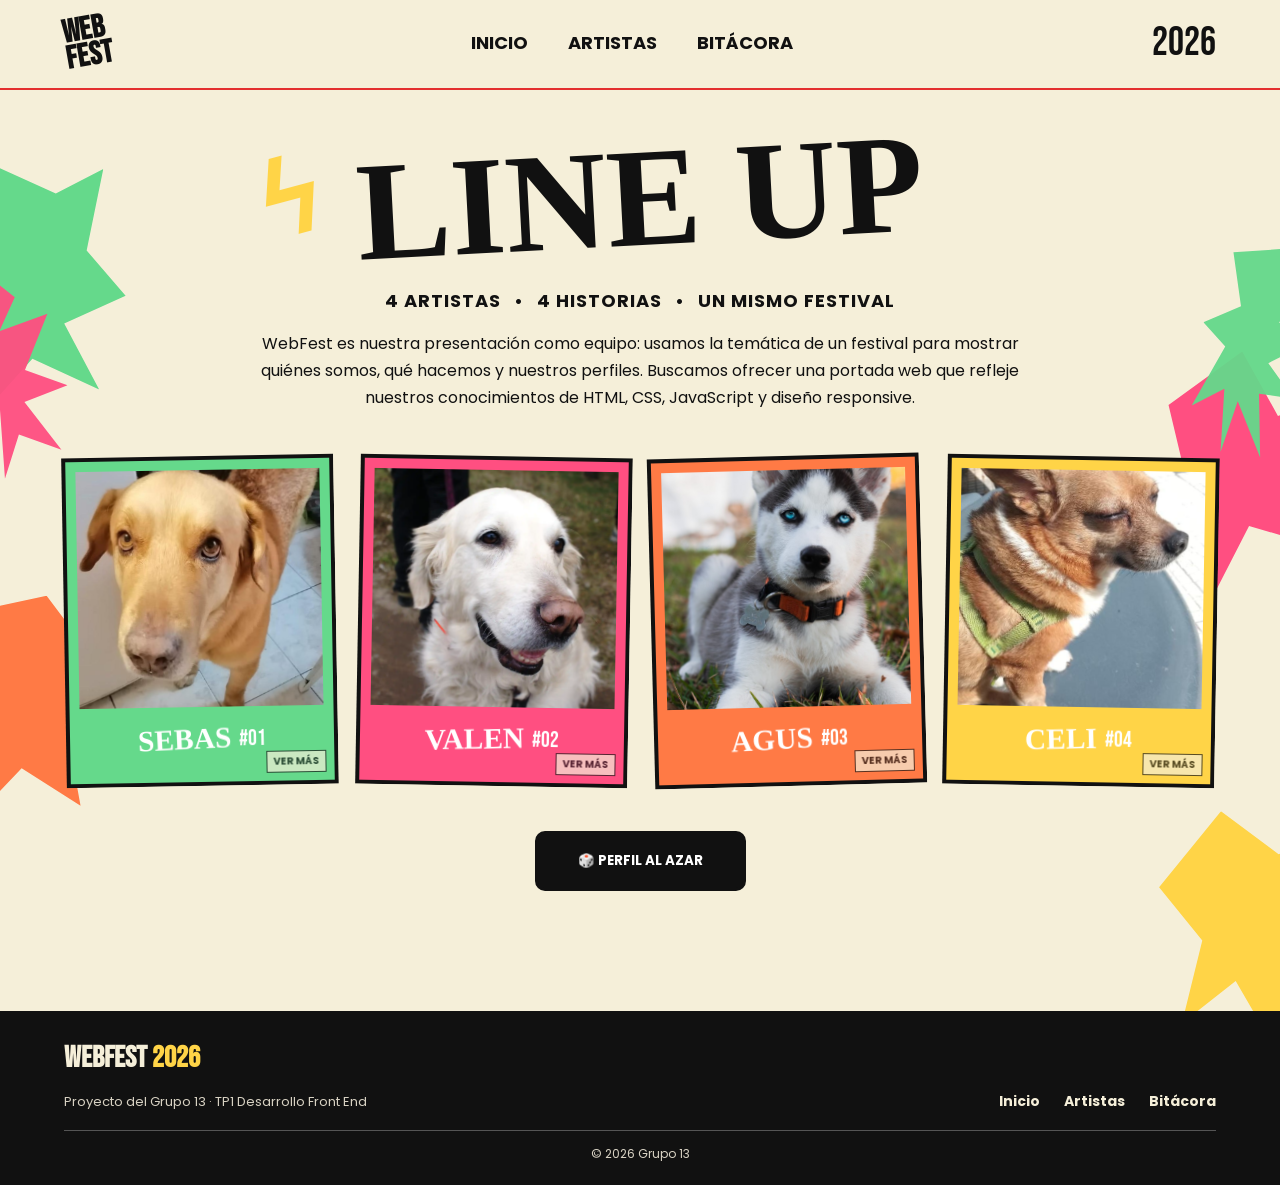
==== commit 84f7921d: "Agregando texto alt a imágenes faltantes, fix función perfil al azar, pasando colores a hex" ====
--- a/index.html
+++ b/index.html
@@ -162,7 +162,7 @@
                     <div class="artist-card-inner">
                         <div class="artist-card-face artist-card-front">
                             <div class="artist-image">
-                                <img src="img/celina-mascota.jpeg" alt="Celina">
+                                <img src="img/celina-mascota.jpeg" alt="Mascota de Celina, un perro pequeño rescatado">
                             </div>
                             <div class="artist-info">
                                 <h2>CELI</h2>
--- a/css/base.css
+++ b/css/base.css
@@ -39,7 +39,6 @@
     display: block;
     width: clamp(88px, 14vw, 190px);
     aspect-ratio: 1 / 1.35;
-    opacity: 0.5;
 }
 
 .festival-splash--green {
@@ -231,7 +230,7 @@
     animation: page-enter-tour 650ms both;
 }
 
-.page-enter--agus main {
+.page-enter--agus .profile-poster {
     animation: page-enter-agus 650ms both;
 }
 
@@ -243,7 +242,7 @@
     animation: page-enter-valen 650ms both;
 }
 
-.page-enter--celi .profile {
+.page-enter--celi .profile-poster {
     animation: page-enter-celi 750ms both;
 }
 
@@ -258,8 +257,8 @@
 }
 
 @keyframes page-enter-agus {
-    from { opacity: 0; transform: scale(0.88) rotate(2deg); }
-    to { opacity: 1; transform: scale(1) rotate(0); }
+    from { opacity: 0; transform: translateY(24px) rotate(-1.5deg); }
+    to { opacity: 1; transform: translateY(0) rotate(-1.5deg); }
 }
 
 @keyframes page-enter-sebas {
@@ -284,8 +283,8 @@
 }
 
 @keyframes page-enter-celi {
-    from { opacity: 0; clip-path: circle(0 at 50% 50%); }
-    to { opacity: 1; clip-path: circle(150vmax at 50% 50%); }
+    from { opacity: 0; transform: translateY(-56px) rotate(-1.5deg); }
+    to { opacity: 1; transform: translateY(0) rotate(-1.5deg); }
 }
 
 
@@ -340,7 +339,7 @@
     flex-direction: column;
     padding: 8px 16px;
     background: #f5efd9;
-    box-shadow: 0 8px 12px rgb(0 0 0 / 16%);
+    box-shadow: 0 8px 12px #00000029;
     opacity: 0;
     visibility: hidden;
     pointer-events: none;
@@ -683,7 +682,7 @@
     border-radius: 10px;
 
     background: #111;
-    color: white;
+    color: #ffffff;
 
     font-family: "Poppins", sans-serif;
     font-weight: 700;
@@ -694,7 +693,7 @@
 }
 
 .explore:hover {
-    background: transparent;
+    background: #00000000;
     color: #111;
 
     transform: translateY(-3px);
@@ -881,7 +880,6 @@
 
     .festival-splash {
         width: 100px;
-        opacity: 0.42;
     }
 
 
@@ -1116,7 +1114,7 @@
         gap: 5px;
         border: 2px solid #111;
         border-radius: 5px;
-        background: transparent;
+        background: #00000000;
         cursor: pointer;
     }
 
@@ -1158,11 +1156,16 @@
     }
 
     .navbar nav a + a {
-        border-top: 1px solid rgb(17 17 17 / 15%);
+        border-top: 1px solid #11111126;
     }
 
     .nav-dropdown {
-        border-top: 1px solid rgb(17 17 17 / 15%);
+        align-items: stretch;
+        border-top: 1px solid #11111126;
+    }
+
+    .nav-dropdown > a {
+        width: 100%;
     }
 
     .nav-submenu {
@@ -1183,7 +1186,7 @@
         opacity: 0;
         visibility: hidden;
         pointer-events: none;
-        box-shadow: 0 8px 12px rgb(0 0 0 / 12%);
+        box-shadow: 0 8px 12px #0000001f;
         transition: max-height 0.3s ease, padding 0.3s ease, opacity 0.2s ease, visibility 0.3s;
     }
 
@@ -1219,10 +1222,10 @@
     .page-transition,
     .page-enter--home .hero-content,
     .page-enter--tour main,
-    .page-enter--agus main,
+    .page-enter--agus .profile-poster,
     .page-enter--sebas .profile-poster,
     .page-enter--valen .profile-poster,
-    .page-enter--celi .profile {
+    .page-enter--celi .profile-poster {
         animation: none;
     }
 }
